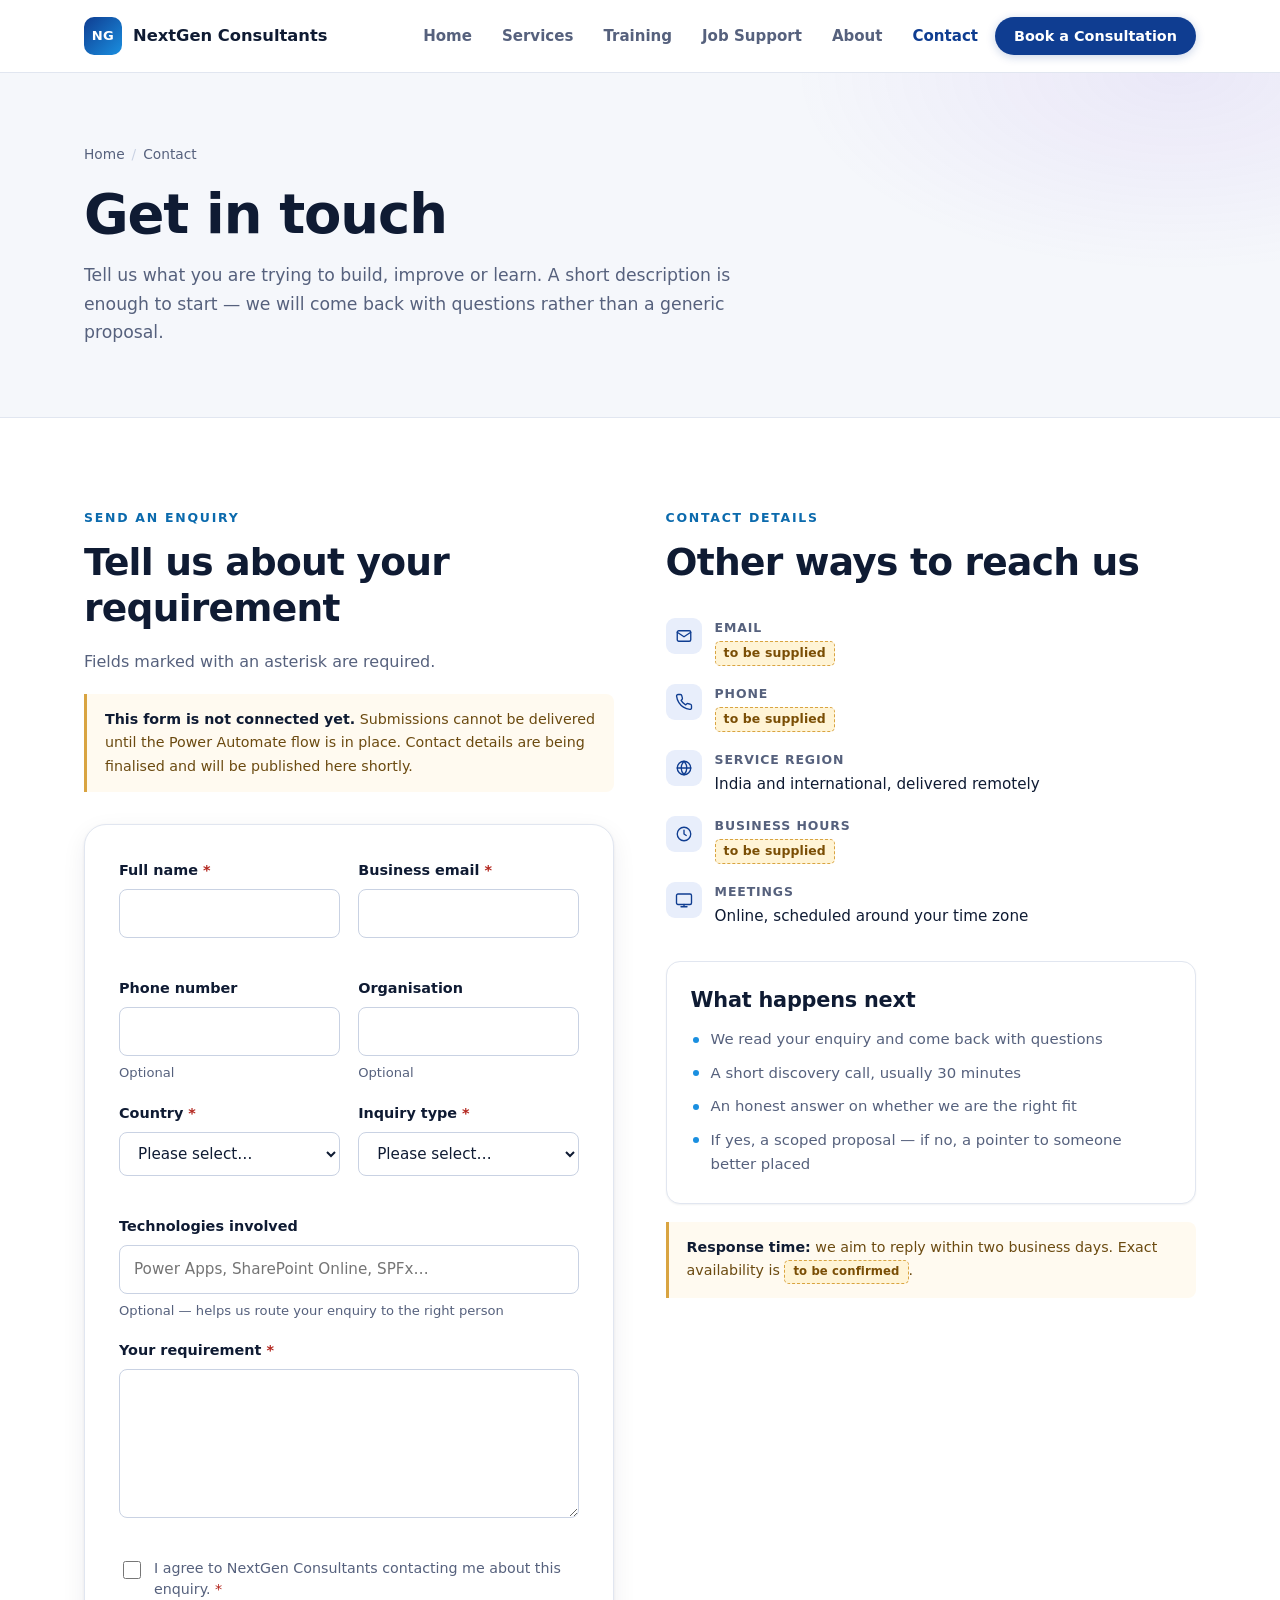
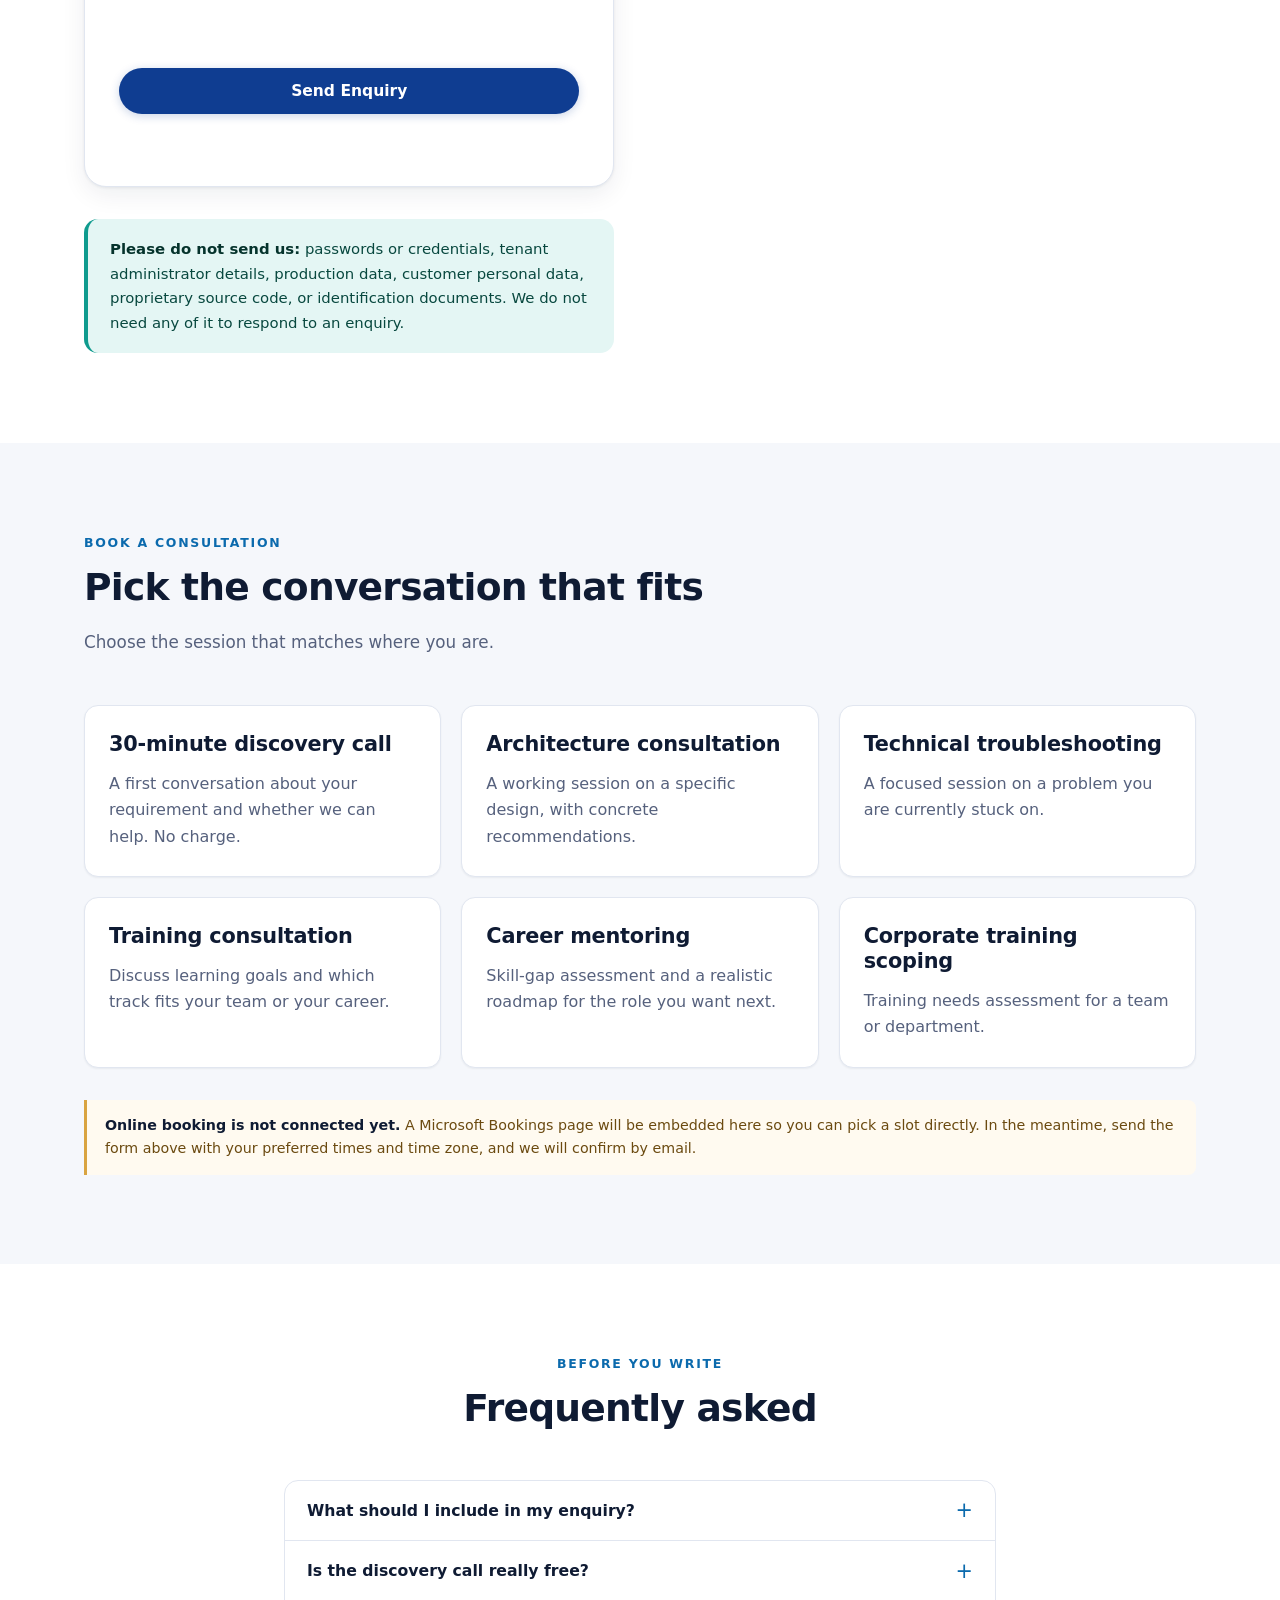
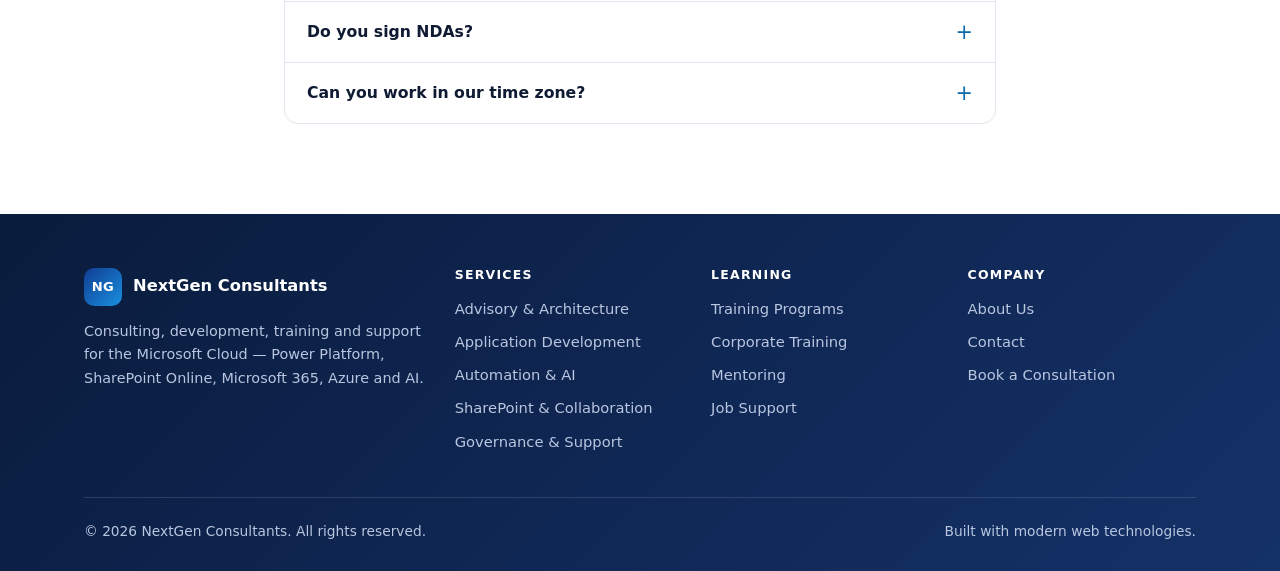
==== contact.html @ f34d0310 "Add remaining pages, 404, sitemap and robots Completes the seven-page site: Job Support, About, Cont" ====
<!DOCTYPE html>
<html lang="en">
<head>
<meta charset="UTF-8" />
<meta name="viewport" content="width=device-width, initial-scale=1" />
<title>Contact &amp; Book a Consultation | NextGen Consultants</title>
<meta name="description" content="Send a consulting, training, mentoring or corporate training enquiry, or book a free discovery call with NextGen Consultants." />
<link rel="canonical" href="https://nextgenconsultants.github.io/contact.html" />

<meta property="og:type" content="website" />
<meta property="og:url" content="https://nextgenconsultants.github.io/contact.html" />
<meta property="og:title" content="Contact &amp; Book a Consultation" />
<meta property="og:description" content="Send an enquiry or book a free discovery call with NextGen Consultants." />
<meta property="og:site_name" content="NextGen Consultants" />
<meta name="twitter:card" content="summary_large_image" />
<meta name="twitter:title" content="Contact — NextGen Consultants" />
<meta name="twitter:description" content="Send an enquiry or book a free discovery call." />

<link rel="icon" href="data:image/svg+xml,%3Csvg xmlns='http://www.w3.org/2000/svg' viewBox='0 0 32 32'%3E%3Crect width='32' height='32' rx='8' fill='%230f3d91'/%3E%3Ctext x='16' y='21' font-family='Segoe UI,Arial,sans-serif' font-size='12' font-weight='700' fill='%23fff' text-anchor='middle'%3ENG%3C/text%3E%3C/svg%3E" />
<link rel="stylesheet" href="assets/css/site.css" />

<script type="application/ld+json">
{
  "@context": "https://schema.org",
  "@type": "BreadcrumbList",
  "itemListElement": [
    { "@type": "ListItem", "position": 1, "name": "Home", "item": "https://nextgenconsultants.github.io/" },
    { "@type": "ListItem", "position": 2, "name": "Contact", "item": "https://nextgenconsultants.github.io/contact.html" }
  ]
}
</script>
</head>

<body>
<a class="skip-link" href="#main">Skip to main content</a>

<header class="site-header">
  <nav class="nav" aria-label="Main">
    <a class="brand" href="index.html">
      <span class="brand-mark" aria-hidden="true">NG</span>
      <span>NextGen Consultants</span>
    </a>

    <button class="nav-toggle" id="navToggle" type="button" aria-expanded="false" aria-controls="navMenu">
      <span class="sr-only">Toggle navigation menu</span>
      <span class="bars" aria-hidden="true"></span>
    </button>

    <ul class="nav-menu" id="navMenu">
      <li><a class="nav-link" href="index.html">Home</a></li>
      <li><a class="nav-link" href="services.html">Services</a></li>
      <li><a class="nav-link" href="training.html">Training</a></li>
      <li><a class="nav-link" href="job-support.html">Job Support</a></li>
      <li><a class="nav-link" href="about.html">About</a></li>
      <li><a class="nav-link" href="contact.html">Contact</a></li>
      <li class="nav-cta"><a class="btn btn-primary btn-sm" href="contact.html#book">Book a Consultation</a></li>
    </ul>
  </nav>
</header>

<main id="main">

  <section class="page-head">
    <div class="container">
      <nav class="breadcrumb" aria-label="Breadcrumb">
        <ol>
          <li><a href="index.html">Home</a></li>
          <li aria-current="page">Contact</li>
        </ol>
      </nav>
      <h1>Get in touch</h1>
      <p>
        Tell us what you are trying to build, improve or learn. A short description is enough
        to start — we will come back with questions rather than a generic proposal.
      </p>
    </div>
  </section>

  <!-- ==================== Form and details ==================== -->
  <section class="section">
    <div class="container split">

      <!-- Enquiry form -->
      <div>
        <span class="eyebrow">Send an enquiry</span>
        <h2>Tell us about your requirement</h2>
        <p class="muted">Fields marked with an asterisk are required.</p>

        <!-- Remove this notice once CONFIG.formEndpoint is set in
             assets/js/site.js. Telling people up front beats letting them
             type a long enquiry and only then discover it cannot send. -->
        <div class="placeholder-note" style="margin-top:18px">
          <strong>This form is not connected yet.</strong> Submissions cannot be delivered until
          the Power Automate flow is in place. Contact details are being finalised and will be
          published here shortly.
        </div>

        <form class="form-card mt-lg" id="inquiryForm" novalidate>
          <div class="form-grid">

            <div class="form-row">
              <div class="field">
                <label for="name">Full name <span class="req" aria-hidden="true">*</span></label>
                <input type="text" id="name" name="name" autocomplete="name" required />
                <p class="field-error" data-error-for="name"></p>
              </div>

              <div class="field">
                <label for="email">Business email <span class="req" aria-hidden="true">*</span></label>
                <input type="email" id="email" name="email" autocomplete="email" required />
                <p class="field-error" data-error-for="email"></p>
              </div>
            </div>

            <div class="form-row">
              <div class="field">
                <label for="phone">Phone number</label>
                <input type="tel" id="phone" name="phone" autocomplete="tel" />
                <p class="hint">Optional</p>
              </div>

              <div class="field">
                <label for="organisation">Organisation</label>
                <input type="text" id="organisation" name="organisation" autocomplete="organization" />
                <p class="hint">Optional</p>
              </div>
            </div>

            <div class="form-row">
              <div class="field">
                <label for="country">Country <span class="req" aria-hidden="true">*</span></label>
                <select id="country" name="country" required>
                  <option value="">Please select…</option>
                  <option>India</option>
                  <option>United States</option>
                  <option>United Kingdom</option>
                  <option>Canada</option>
                  <option>Australia</option>
                  <option>United Arab Emirates</option>
                  <option>Singapore</option>
                  <option>Germany</option>
                  <option>Netherlands</option>
                  <option>Other</option>
                </select>
                <p class="field-error" data-error-for="country"></p>
              </div>

              <div class="field">
                <label for="inquiryType">Inquiry type <span class="req" aria-hidden="true">*</span></label>
                <select id="inquiryType" name="inquiryType" required>
                  <option value="">Please select…</option>
                  <option>Consulting</option>
                  <option>Training</option>
                  <option>Mentoring or job support</option>
                  <option>Corporate training</option>
                  <option>Partnership</option>
                  <option>General</option>
                </select>
                <p class="field-error" data-error-for="inquiryType"></p>
              </div>
            </div>

            <div class="field">
              <label for="technologies">Technologies involved</label>
              <input type="text" id="technologies" name="technologies" placeholder="Power Apps, SharePoint Online, SPFx…" />
              <p class="hint">Optional — helps us route your enquiry to the right person</p>
            </div>

            <div class="field">
              <label for="message">Your requirement <span class="req" aria-hidden="true">*</span></label>
              <textarea id="message" name="message" rows="5" required></textarea>
              <p class="field-error" data-error-for="message"></p>
            </div>

            <!-- Honeypot: hidden from people, catches naive bots. Positioned
                 off-screen rather than display:none, and out of the tab order. -->
            <div class="hp-field" aria-hidden="true">
              <label for="website">Leave this field empty</label>
              <input type="text" id="website" name="website" tabindex="-1" autocomplete="off" />
            </div>

            <div class="field checkbox-field">
              <input type="checkbox" id="consent" name="consent" required />
              <label for="consent">
                I agree to NextGen Consultants contacting me about this enquiry.
                <span class="req" aria-hidden="true">*</span>
              </label>
            </div>
            <p class="field-error" data-error-for="consent"></p>

            <button type="submit" class="btn btn-primary">Send Enquiry</button>
            <output class="form-status" id="formStatus" for="inquiryForm"></output>
          </div>
        </form>

        <div class="notice notice-teal mt-lg">
          <strong>Please do not send us:</strong> passwords or credentials, tenant administrator
          details, production data, customer personal data, proprietary source code, or
          identification documents. We do not need any of it to respond to an enquiry.
        </div>
      </div>

      <!-- Contact details -->
      <div>
        <span class="eyebrow">Contact details</span>
        <h2>Other ways to reach us</h2>

        <dl class="contact-list mt-lg">
          <div>
            <span class="ci" aria-hidden="true">
              <svg viewBox="0 0 24 24" fill="none" stroke="currentColor" stroke-width="1.8" stroke-linecap="round" stroke-linejoin="round"><rect x="3" y="5" width="18" height="14" rx="2"/><path d="m3 7 9 6 9-6"/></svg>
            </span>
            <div>
              <dt>Email</dt>
              <dd><span class="placeholder">to be supplied</span></dd>
            </div>
          </div>

          <div>
            <span class="ci" aria-hidden="true">
              <svg viewBox="0 0 24 24" fill="none" stroke="currentColor" stroke-width="1.8" stroke-linecap="round" stroke-linejoin="round"><path d="M22 16.9v3a2 2 0 0 1-2.2 2 19.8 19.8 0 0 1-8.6-3.1 19.5 19.5 0 0 1-6-6A19.8 19.8 0 0 1 2.1 4.2 2 2 0 0 1 4.1 2h3a2 2 0 0 1 2 1.7c.1 1 .4 1.9.7 2.8a2 2 0 0 1-.5 2.1L8.1 9.9a16 16 0 0 0 6 6l1.3-1.2a2 2 0 0 1 2.1-.5c.9.3 1.8.6 2.8.7a2 2 0 0 1 1.7 2Z"/></svg>
            </span>
            <div>
              <dt>Phone</dt>
              <dd><span class="placeholder">to be supplied</span></dd>
            </div>
          </div>

          <div>
            <span class="ci" aria-hidden="true">
              <svg viewBox="0 0 24 24" fill="none" stroke="currentColor" stroke-width="1.8" stroke-linecap="round" stroke-linejoin="round"><circle cx="12" cy="12" r="9"/><path d="M3 12h18M12 3c2.5 2.7 3.8 5.8 3.8 9S14.5 18.3 12 21c-2.5-2.7-3.8-5.8-3.8-9S9.5 5.7 12 3Z"/></svg>
            </span>
            <div>
              <dt>Service region</dt>
              <dd>India and international, delivered remotely</dd>
            </div>
          </div>

          <div>
            <span class="ci" aria-hidden="true">
              <svg viewBox="0 0 24 24" fill="none" stroke="currentColor" stroke-width="1.8" stroke-linecap="round" stroke-linejoin="round"><circle cx="12" cy="12" r="9"/><path d="M12 7v5l3 2"/></svg>
            </span>
            <div>
              <dt>Business hours</dt>
              <dd><span class="placeholder">to be supplied</span></dd>
            </div>
          </div>

          <div>
            <span class="ci" aria-hidden="true">
              <svg viewBox="0 0 24 24" fill="none" stroke="currentColor" stroke-width="1.8" stroke-linecap="round" stroke-linejoin="round"><rect x="2" y="4" width="20" height="14" rx="2"/><path d="M8 21h8M12 18v3"/></svg>
            </span>
            <div>
              <dt>Meetings</dt>
              <dd>Online, scheduled around your time zone</dd>
            </div>
          </div>
        </dl>

        <div class="list-card reveal mt-lg">
          <h3>What happens next</h3>
          <ul>
            <li>We read your enquiry and come back with questions</li>
            <li>A short discovery call, usually 30 minutes</li>
            <li>An honest answer on whether we are the right fit</li>
            <li>If yes, a scoped proposal — if no, a pointer to someone better placed</li>
          </ul>
        </div>

        <p class="placeholder-note">
          <strong>Response time:</strong> we aim to reply within two business days. Exact
          availability is <span class="placeholder">to be confirmed</span>.
        </p>
      </div>

    </div>
  </section>

  <!-- ==================== Book a consultation ==================== -->
  <section class="section section-alt" id="book">
    <div class="container">
      <div class="section-head">
        <span class="eyebrow">Book a consultation</span>
        <h2>Pick the conversation that fits</h2>
        <p>Choose the session that matches where you are.</p>
      </div>

      <div class="grid grid-3">
        <div class="list-card reveal">
          <h3>30-minute discovery call</h3>
          <p class="muted mb-0">A first conversation about your requirement and whether we can help. No charge.</p>
        </div>
        <div class="list-card reveal">
          <h3>Architecture consultation</h3>
          <p class="muted mb-0">A working session on a specific design, with concrete recommendations.</p>
        </div>
        <div class="list-card reveal">
          <h3>Technical troubleshooting</h3>
          <p class="muted mb-0">A focused session on a problem you are currently stuck on.</p>
        </div>
        <div class="list-card reveal">
          <h3>Training consultation</h3>
          <p class="muted mb-0">Discuss learning goals and which track fits your team or your career.</p>
        </div>
        <div class="list-card reveal">
          <h3>Career mentoring</h3>
          <p class="muted mb-0">Skill-gap assessment and a realistic roadmap for the role you want next.</p>
        </div>
        <div class="list-card reveal">
          <h3>Corporate training scoping</h3>
          <p class="muted mb-0">Training needs assessment for a team or department.</p>
        </div>
      </div>

      <!-- Microsoft Bookings embed goes here. Replace this block with the
           published Bookings page iframe:

           <iframe src="https://outlook.office365.com/owa/calendar/<booking-page>/bookings/"
                   width="100%" height="820" style="border:0"
                   title="Book a consultation"></iframe>

           Until that page exists, the enquiry form above is the way in —
           rather than showing a booking widget that cannot take a booking. -->
      <div class="placeholder-note mt-lg">
        <strong>Online booking is not connected yet.</strong> A Microsoft Bookings page will be
        embedded here so you can pick a slot directly. In the meantime, send the form above with
        your preferred times and time zone, and we will confirm by email.
      </div>
    </div>
  </section>

  <!-- ==================== FAQ ==================== -->
  <section class="section">
    <div class="container container-narrow">
      <div class="section-head center">
        <span class="eyebrow">Before you write</span>
        <h2>Frequently asked</h2>
      </div>

      <div class="accordion">
        <details>
          <summary>What should I include in my enquiry?</summary>
          <div class="acc-body">The business problem, roughly what you have tried or already have in place, and any deadline. Technical detail is welcome but not required — we can work that out on the call.</div>
        </details>
        <details>
          <summary>Is the discovery call really free?</summary>
          <div class="acc-body">Yes. It is how we both work out whether the engagement makes sense. If it does not, we will say so.</div>
        </details>
        <details>
          <summary>Do you sign NDAs?</summary>
          <div class="acc-body">Yes, where an engagement requires it. Please do not send confidential material with an initial enquiry, though — a general description is enough at that stage.</div>
        </details>
        <details>
          <summary>Can you work in our time zone?</summary>
          <div class="acc-body">We work with clients in India and internationally and schedule around your availability. Tell us your time zone and preferred times.</div>
        </details>
      </div>
    </div>
  </section>

</main>

<footer class="site-footer">
  <div class="container">
    <div class="footer-grid">
      <div class="footer-about">
        <a class="brand" href="index.html">
          <span class="brand-mark" aria-hidden="true">NG</span>
          <span>NextGen Consultants</span>
        </a>
        <p>
          Consulting, development, training and support for the Microsoft Cloud —
          Power Platform, SharePoint Online, Microsoft 365, Azure and AI.
        </p>
      </div>

      <div class="footer-col">
        <h3>Services</h3>
        <ul>
          <li><a href="services.html#advisory">Advisory &amp; Architecture</a></li>
          <li><a href="services.html#development">Application Development</a></li>
          <li><a href="services.html#automation">Automation &amp; AI</a></li>
          <li><a href="services.html#collaboration">SharePoint &amp; Collaboration</a></li>
          <li><a href="services.html#governance">Governance &amp; Support</a></li>
        </ul>
      </div>

      <div class="footer-col">
        <h3>Learning</h3>
        <ul>
          <li><a href="training.html">Training Programs</a></li>
          <li><a href="training.html#corporate">Corporate Training</a></li>
          <li><a href="job-support.html">Mentoring</a></li>
          <li><a href="job-support.html">Job Support</a></li>
        </ul>
      </div>

      <div class="footer-col">
        <h3>Company</h3>
        <ul>
          <li><a href="about.html">About Us</a></li>
          <li><a href="contact.html">Contact</a></li>
          <li><a href="contact.html#book">Book a Consultation</a></li>
        </ul>
      </div>
    </div>

    <div class="footer-bottom">
      <p>&copy; <span id="year">2026</span> NextGen Consultants. All rights reserved.</p>
      <p>Built with modern web technologies.</p>
    </div>
  </div>
</footer>

<button class="to-top" id="toTop" type="button" aria-label="Back to top">
  <svg viewBox="0 0 24 24" fill="none" stroke="currentColor" stroke-width="2" stroke-linecap="round" stroke-linejoin="round" aria-hidden="true"><path d="m6 14 6-6 6 6"/></svg>
</button>

<script src="assets/js/site.js" defer></script>
</body>
</html>
---- assets/css/site.css ----
/* ==========================================================================
   NextGen Consultants — design system and site styles
   Plain CSS, no build step. See PLAN.md for the design direction.
   ========================================================================== */

/* --------------------------------------------------------------------------
   1. Tokens
   Colours carry two variants where needed: a saturated one for large text,
   icons and fills, and a darker one that clears WCAG AA (4.5:1) as body text
   on white. Never use the decorative variant for small text.
   -------------------------------------------------------------------------- */
:root {
  /* Brand */
  --primary: #0f3d91;
  --primary-dark: #0a2c6d;
  --primary-light: #e8eefb;

  --azure: #1a8fe0;
  --azure-text: #0b6aad;
  --azure-light: #e6f3fc;

  --violet: #7b4ddb;
  --violet-text: #6234c0;
  --violet-light: #f0eafd;

  --teal: #0f9b8e;
  --teal-text: #0a746a;
  --teal-light: #e4f6f4;

  /* Neutrals */
  --bg: #ffffff;
  --bg-alt: #f5f7fb;
  --surface: #ffffff;
  --border: #e1e6f0;
  --border-strong: #c9d2e3;

  --text: #0f1b33;
  --text-muted: #56617d;
  --text-inverse: #ffffff;
  --text-inverse-muted: #b9c6e0;

  /* Dark sections */
  --navy-from: #0a1c3d;
  --navy-to: #143168;

  /* Feedback */
  --danger: #b3261e;
  --success: #0a7a4f;

  /* Shape and depth */
  --radius-sm: 8px;
  --radius: 14px;
  --radius-lg: 22px;
  --shadow-sm: 0 1px 2px rgba(15, 27, 51, .06);
  --shadow: 0 1px 3px rgba(15, 27, 51, .07), 0 8px 24px rgba(15, 27, 51, .07);
  --shadow-lg: 0 2px 6px rgba(15, 27, 51, .08), 0 18px 48px rgba(15, 27, 51, .12);

  /* Metrics */
  --max-width: 1160px;
  --header-h: 72px;
  --header-h-compact: 60px;

  /* Type */
  --font: "Segoe UI", system-ui, -apple-system, "Helvetica Neue", Arial, sans-serif;
}

/* --------------------------------------------------------------------------
   2. Base
   -------------------------------------------------------------------------- */
*,
*::before,
*::after { box-sizing: border-box; }

html {
  scroll-behavior: smooth;
  scroll-padding-top: calc(var(--header-h) + 16px);
  -webkit-text-size-adjust: 100%;
}

body {
  margin: 0;
  font-family: var(--font);
  font-size: 16px;
  line-height: 1.65;
  color: var(--text);
  background: var(--bg);
  -webkit-font-smoothing: antialiased;
}

h1, h2, h3, h4 {
  margin: 0 0 .5em;
  line-height: 1.2;
  letter-spacing: -.02em;
  font-weight: 700;
}

h1 { font-size: clamp(2.1rem, 4.6vw, 3.4rem); }
h2 { font-size: clamp(1.6rem, 3.1vw, 2.35rem); }
h3 { font-size: clamp(1.1rem, 1.7vw, 1.3rem); letter-spacing: -.01em; }
h4 { font-size: 1rem; letter-spacing: 0; }

p { margin: 0 0 1rem; }
p:last-child { margin-bottom: 0; }

a { color: var(--azure-text); text-underline-offset: 2px; }
a:hover { color: var(--primary); }

img { max-width: 100%; height: auto; }

ul, ol { margin: 0 0 1rem; padding-left: 1.25rem; }
li { margin-bottom: .35rem; }

strong { font-weight: 650; color: var(--text); }

:focus-visible {
  outline: 3px solid var(--azure);
  outline-offset: 2px;
  border-radius: 4px;
}

/* Accessible helpers */
.sr-only {
  position: absolute;
  width: 1px; height: 1px;
  padding: 0; margin: -1px;
  overflow: hidden;
  clip: rect(0 0 0 0);
  white-space: nowrap;
  border: 0;
}

.skip-link {
  position: absolute;
  left: 16px;
  top: -60px;
  z-index: 200;
  padding: 11px 20px;
  background: var(--primary);
  color: #fff;
  border-radius: 0 0 var(--radius-sm) var(--radius-sm);
  text-decoration: none;
  font-weight: 600;
  transition: top .18s ease;
}
.skip-link:focus { top: 0; color: #fff; }

/* --------------------------------------------------------------------------
   3. Layout
   -------------------------------------------------------------------------- */
.container {
  width: 100%;
  max-width: var(--max-width);
  margin: 0 auto;
  padding-inline: 24px;
}
.container-narrow { max-width: 760px; }

.section { padding-block: clamp(56px, 7vw, 92px); }
.section-tight { padding-block: clamp(40px, 5vw, 64px); }
.section-alt { background: var(--bg-alt); }

.section-dark {
  background: linear-gradient(135deg, var(--navy-from), var(--navy-to));
  color: var(--text-inverse);
}
.section-dark h1,
.section-dark h2,
.section-dark h3 { color: var(--text-inverse); }
.section-dark p { color: var(--text-inverse-muted); }
.section-dark a { color: #9dc9f5; }

.section-head { max-width: 720px; margin-bottom: clamp(32px, 4vw, 48px); }
.section-head.center { margin-inline: auto; text-align: center; }
.section-head p { color: var(--text-muted); font-size: 1.05rem; margin-bottom: 0; }
.section-dark .section-head p { color: var(--text-inverse-muted); }

.eyebrow {
  display: block;
  margin-bottom: 12px;
  font-size: .78rem;
  font-weight: 700;
  letter-spacing: .14em;
  text-transform: uppercase;
  color: var(--azure-text);
}
.section-dark .eyebrow { color: #7fc0f5; }

/* --------------------------------------------------------------------------
   4. Header and navigation
   -------------------------------------------------------------------------- */
.site-header {
  position: sticky;
  top: 0;
  z-index: 100;
  background: rgba(255, 255, 255, .94);
  backdrop-filter: blur(10px);
  border-bottom: 1px solid var(--border);
  transition: box-shadow .2s ease;
}
.site-header.is-scrolled { box-shadow: var(--shadow-sm); }

.nav {
  position: relative;
  display: flex;
  align-items: center;
  justify-content: space-between;
  gap: 20px;
  height: var(--header-h);
  max-width: var(--max-width);
  margin: 0 auto;
  padding-inline: 24px;
  transition: height .2s ease;
}
.site-header.is-scrolled .nav { height: var(--header-h-compact); }

.brand {
  display: flex;
  align-items: center;
  gap: 11px;
  font-weight: 700;
  font-size: 1.02rem;
  color: var(--text);
  text-decoration: none;
  white-space: nowrap;
}
.brand:hover { color: var(--primary); }

.brand-mark {
  display: grid;
  place-items: center;
  width: 38px;
  height: 38px;
  border-radius: 10px;
  background: linear-gradient(135deg, var(--primary), var(--azure));
  color: #fff;
  font-size: .82rem;
  font-weight: 700;
  letter-spacing: .02em;
  flex-shrink: 0;
}

.nav-menu {
  display: flex;
  align-items: center;
  gap: 4px;
  list-style: none;
  margin: 0;
  padding: 0;
}
.nav-menu > li { margin: 0; }

.nav-link {
  display: block;
  padding: 9px 13px;
  border-radius: var(--radius-sm);
  color: var(--text-muted);
  font-size: .94rem;
  font-weight: 550;
  text-decoration: none;
  white-space: nowrap;
  transition: color .16s ease, background .16s ease;
}
.nav-link:hover { color: var(--primary); background: var(--primary-light); }
.nav-link[aria-current="page"] { color: var(--primary); font-weight: 650; }

.nav-cta { margin-left: 8px; }

.nav-toggle {
  display: none;
  width: 42px;
  height: 42px;
  padding: 0;
  border: 1px solid var(--border);
  border-radius: var(--radius-sm);
  background: var(--surface);
  cursor: pointer;
}
.nav-toggle .bars,
.nav-toggle .bars::before,
.nav-toggle .bars::after {
  display: block;
  width: 19px;
  height: 2px;
  margin-inline: auto;
  background: var(--text);
  border-radius: 2px;
  transition: transform .2s ease, opacity .2s ease;
}
.nav-toggle .bars { position: relative; }
.nav-toggle .bars::before,
.nav-toggle .bars::after { content: ""; position: absolute; left: 0; }
.nav-toggle .bars::before { top: -6px; }
.nav-toggle .bars::after { top: 6px; }
.nav-toggle[aria-expanded="true"] .bars { background: transparent; }
.nav-toggle[aria-expanded="true"] .bars::before { transform: translateY(6px) rotate(45deg); }
.nav-toggle[aria-expanded="true"] .bars::after { transform: translateY(-6px) rotate(-45deg); }

/* --------------------------------------------------------------------------
   5. Buttons
   -------------------------------------------------------------------------- */
.btn {
  display: inline-flex;
  align-items: center;
  justify-content: center;
  gap: 8px;
  padding: 12px 24px;
  border: 1px solid transparent;
  border-radius: 999px;
  font-family: inherit;
  font-size: .97rem;
  font-weight: 600;
  line-height: 1.3;
  text-decoration: none;
  cursor: pointer;
  transition: background .18s ease, border-color .18s ease, color .18s ease,
              transform .12s ease, box-shadow .18s ease;
}
.btn:active { transform: translateY(1px); }

.btn-primary {
  background: var(--primary);
  color: #fff;
  box-shadow: 0 2px 10px rgba(15, 61, 145, .22);
}
.btn-primary:hover { background: var(--primary-dark); color: #fff; }

.btn-outline {
  background: transparent;
  color: var(--primary);
  border-color: var(--border-strong);
}
.btn-outline:hover { border-color: var(--primary); background: var(--primary-light); color: var(--primary); }

.btn-ghost { background: transparent; color: var(--text); border-color: var(--border-strong); }
.btn-ghost:hover { border-color: var(--primary); color: var(--primary); }

.btn-light { background: #fff; color: var(--primary); }
.btn-light:hover { background: #eef3fd; color: var(--primary-dark); }

.btn-on-dark { background: transparent; color: #fff; border-color: rgba(255, 255, 255, .45); }
.btn-on-dark:hover { background: rgba(255, 255, 255, .12); color: #fff; border-color: #fff; }

.btn-sm { padding: 9px 18px; font-size: .9rem; }
.btn-block { width: 100%; }

.btn-row { display: flex; flex-wrap: wrap; gap: 12px; }
.btn-row.center { justify-content: center; }

/* --------------------------------------------------------------------------
   6. Hero
   -------------------------------------------------------------------------- */
.hero {
  position: relative;
  overflow: hidden;
  background:
    radial-gradient(760px 420px at 88% 8%, rgba(123, 77, 219, .10), transparent 62%),
    radial-gradient(820px 460px at 4% 0%, rgba(26, 143, 224, .13), transparent 60%),
    var(--bg);
  padding-block: clamp(52px, 7.5vw, 96px);
}
.hero-grid {
  display: grid;
  grid-template-columns: minmax(0, 1.08fr) minmax(0, .92fr);
  gap: clamp(32px, 5vw, 64px);
  align-items: center;
}
.hero h1 { margin-bottom: 20px; }
.hero-lede {
  font-size: 1.12rem;
  color: var(--text-muted);
  max-width: 56ch;
  margin-bottom: 28px;
}
.hero .btn-row { margin-bottom: 30px; }

.hero-points {
  display: flex;
  flex-wrap: wrap;
  gap: 10px 22px;
  list-style: none;
  margin: 0;
  padding: 0;
}
.hero-points li {
  position: relative;
  margin: 0;
  padding-left: 24px;
  font-size: .92rem;
  color: var(--text-muted);
}
.hero-points li::before {
  content: "";
  position: absolute;
  left: 0; top: .52em;
  width: 14px; height: 8px;
  border-left: 2px solid var(--teal);
  border-bottom: 2px solid var(--teal);
  transform: rotate(-45deg);
}

/* Hero visual: layered technology stack, pure CSS/SVG, no image weight */
.hero-visual {
  position: relative;
  display: grid;
  gap: 14px;
  padding: 22px;
  background: linear-gradient(150deg, #fff, #f3f7fe);
  border: 1px solid var(--border);
  border-radius: var(--radius-lg);
  box-shadow: var(--shadow-lg);
}
.hero-visual-row { display: grid; grid-template-columns: repeat(2, minmax(0, 1fr)); gap: 14px; }

.tile {
  display: flex;
  align-items: center;
  gap: 11px;
  padding: 14px 15px;
  background: #fff;
  border: 1px solid var(--border);
  border-radius: var(--radius);
  box-shadow: var(--shadow-sm);
  font-size: .88rem;
  font-weight: 600;
  color: var(--text);
}
.tile-icon {
  display: grid;
  place-items: center;
  width: 34px; height: 34px;
  border-radius: 9px;
  flex-shrink: 0;
}
.tile-icon svg { width: 19px; height: 19px; }
.tile-power  .tile-icon { background: var(--violet-light); color: var(--violet-text); }
.tile-sp     .tile-icon { background: var(--azure-light); color: var(--azure-text); }
.tile-azure  .tile-icon { background: var(--primary-light); color: var(--primary); }
.tile-ai     .tile-icon { background: var(--teal-light); color: var(--teal-text); }

.tile-wide {
  grid-column: 1 / -1;
  justify-content: center;
  background: linear-gradient(135deg, var(--primary), var(--azure));
  border-color: transparent;
  color: #fff;
}
.tile-wide .tile-icon { background: rgba(255, 255, 255, .2); color: #fff; }

/* --------------------------------------------------------------------------
   7. Cards and grids
   -------------------------------------------------------------------------- */
.grid { display: grid; gap: 20px; }
.grid-2 { grid-template-columns: repeat(auto-fit, minmax(280px, 1fr)); }
.grid-3 { grid-template-columns: repeat(auto-fit, minmax(268px, 1fr)); }
.grid-4 { grid-template-columns: repeat(auto-fit, minmax(230px, 1fr)); }

.card {
  display: flex;
  flex-direction: column;
  padding: 26px 24px;
  background: var(--surface);
  border: 1px solid var(--border);
  border-radius: var(--radius);
  box-shadow: var(--shadow-sm);
  transition: transform .2s ease, box-shadow .2s ease, border-color .2s ease;
}
.card:hover { transform: translateY(-3px); box-shadow: var(--shadow); border-color: var(--border-strong); }

.card h3 { margin-bottom: 8px; }
.card p { color: var(--text-muted); font-size: .94rem; }

.card-icon {
  display: grid;
  place-items: center;
  width: 44px; height: 44px;
  margin-bottom: 16px;
  border-radius: 11px;
  background: var(--primary-light);
  color: var(--primary);
}
.card-icon svg { width: 23px; height: 23px; }
.card-icon.v-azure  { background: var(--azure-light);  color: var(--azure-text); }
.card-icon.v-violet { background: var(--violet-light); color: var(--violet-text); }
.card-icon.v-teal   { background: var(--teal-light);   color: var(--teal-text); }

.card-outcome {
  margin-top: 14px;
  padding-top: 14px;
  border-top: 1px solid var(--border);
  font-size: .86rem;
  color: var(--text-muted);
}
.card-outcome strong { color: var(--text); font-weight: 650; }

.card-link {
  margin-top: auto;
  padding-top: 16px;
  font-size: .9rem;
  font-weight: 650;
  color: var(--azure-text);
  text-decoration: none;
}
.card-link::after { content: " \2192"; }
.card-link:hover { color: var(--primary); text-decoration: underline; }

/* Compact list card, used for capability groups */
.list-card {
  padding: 26px 24px;
  background: var(--surface);
  border: 1px solid var(--border);
  border-radius: var(--radius);
  box-shadow: var(--shadow-sm);
}
.list-card h3 { margin-bottom: 14px; }
.list-card ul { margin: 0; padding: 0; list-style: none; }
.list-card li {
  position: relative;
  margin-bottom: 9px;
  padding-left: 20px;
  font-size: .93rem;
  color: var(--text-muted);
}
.list-card li::before {
  content: "";
  position: absolute;
  left: 2px; top: .62em;
  width: 6px; height: 6px;
  border-radius: 50%;
  background: var(--azure);
}
.list-card li:last-child { margin-bottom: 0; }

/* --------------------------------------------------------------------------
   8. Technology ecosystem
   -------------------------------------------------------------------------- */
.tech-group { margin-bottom: 28px; }
.tech-group:last-child { margin-bottom: 0; }
.tech-group h3 {
  display: flex;
  align-items: center;
  gap: 10px;
  margin-bottom: 14px;
  font-size: 1rem;
}
.tech-dot { width: 10px; height: 10px; border-radius: 50%; flex-shrink: 0; }
.dot-violet { background: var(--violet); }
.dot-azure  { background: var(--azure); }
.dot-primary{ background: var(--primary); }
.dot-teal   { background: var(--teal); }

.chip-set { display: flex; flex-wrap: wrap; gap: 8px; list-style: none; margin: 0; padding: 0; }
.chip-set li { margin: 0; }
.chip {
  display: inline-block;
  padding: 6px 13px;
  background: var(--surface);
  border: 1px solid var(--border);
  border-radius: 999px;
  font-size: .84rem;
  color: var(--text-muted);
  white-space: nowrap;
}
.section-alt .chip { background: #fff; }

/* --------------------------------------------------------------------------
   9. Process timeline
   -------------------------------------------------------------------------- */
.steps { display: grid; grid-template-columns: repeat(auto-fit, minmax(250px, 1fr)); gap: 20px; }
.step {
  position: relative;
  padding: 24px 22px;
  background: var(--surface);
  border: 1px solid var(--border);
  border-radius: var(--radius);
  box-shadow: var(--shadow-sm);
}
.step-num {
  display: grid;
  place-items: center;
  width: 34px; height: 34px;
  margin-bottom: 14px;
  border-radius: 50%;
  background: var(--primary);
  color: #fff;
  font-size: .9rem;
  font-weight: 700;
}
.step h3 { font-size: 1.05rem; margin-bottom: 8px; }
.step p { font-size: .91rem; color: var(--text-muted); margin-bottom: 10px; }
.step dl { margin: 0; font-size: .85rem; }
.step dt {
  font-weight: 700;
  color: var(--text);
  text-transform: uppercase;
  letter-spacing: .06em;
  font-size: .72rem;
  margin-top: 8px;
}
.step dd { margin: 2px 0 0; color: var(--text-muted); }

/* --------------------------------------------------------------------------
   10. Founders
   -------------------------------------------------------------------------- */
.founder-grid { display: grid; grid-template-columns: repeat(auto-fit, minmax(290px, 1fr)); gap: 22px; }
.founder {
  display: flex;
  gap: 18px;
  padding: 24px;
  background: var(--surface);
  border: 1px solid var(--border);
  border-radius: var(--radius);
  box-shadow: var(--shadow-sm);
}
.founder-photo {
  display: grid;
  place-items: center;
  width: 76px; height: 76px;
  flex-shrink: 0;
  border-radius: 50%;
  background: linear-gradient(135deg, var(--primary-light), var(--azure-light));
  border: 2px dashed var(--border-strong);
  color: var(--text-muted);
  font-size: .64rem;
  font-weight: 700;
  text-align: center;
  letter-spacing: .04em;
  line-height: 1.25;
  padding: 6px;
}
.founder h3 { margin-bottom: 2px; font-size: 1.1rem; }
.founder .role { font-size: .88rem; color: var(--azure-text); font-weight: 600; margin-bottom: 10px; }
.founder p { font-size: .91rem; color: var(--text-muted); }

/* Placeholder marker — deliberately visible so unverified content
   cannot slip into production unnoticed. See PLAN.md section 6. */
.placeholder {
  display: inline-block;
  padding: 1px 8px;
  border-radius: 5px;
  background: #fff4d6;
  border: 1px dashed #d9a441;
  color: #7a4e05;
  font-size: .82em;
  font-weight: 650;
  letter-spacing: .01em;
}
.placeholder-note {
  margin-top: 18px;
  padding: 14px 18px;
  border-left: 3px solid #d9a441;
  background: #fffaf0;
  border-radius: 0 var(--radius-sm) var(--radius-sm) 0;
  font-size: .89rem;
  color: #6b4a10;
}

/* --------------------------------------------------------------------------
   11. Notices and disclaimers
   -------------------------------------------------------------------------- */
.notice {
  padding: 18px 22px;
  border-radius: var(--radius);
  border-left: 4px solid var(--azure);
  background: var(--azure-light);
  font-size: .93rem;
  color: #0f3f5c;
}
.notice strong { color: #0a2d43; }
.notice-violet { border-left-color: var(--violet); background: var(--violet-light); color: #3f2380; }
.notice-violet strong { color: #2c1860; }
.notice-teal { border-left-color: var(--teal); background: var(--teal-light); color: #08483f; }
.notice-teal strong { color: #05332c; }

.ethics-box {
  padding: 24px 26px;
  background: var(--surface);
  border: 2px solid var(--teal);
  border-radius: var(--radius);
}
.ethics-box h2 { color: var(--teal-text); margin-bottom: 10px; font-size: 1.2rem; letter-spacing: -.01em; }
.ethics-box p { color: var(--text); font-size: .96rem; }

/* --------------------------------------------------------------------------
   12. Accordion (FAQ)
   -------------------------------------------------------------------------- */
.accordion { border: 1px solid var(--border); border-radius: var(--radius); overflow: hidden; background: var(--surface); }
.accordion details { border-bottom: 1px solid var(--border); }
.accordion details:last-child { border-bottom: 0; }
.accordion summary {
  padding: 17px 22px;
  font-weight: 600;
  font-size: .98rem;
  cursor: pointer;
  list-style: none;
  display: flex;
  justify-content: space-between;
  align-items: center;
  gap: 16px;
}
.accordion summary::-webkit-details-marker { display: none; }
.accordion summary::after {
  content: "+";
  font-size: 1.3rem;
  font-weight: 400;
  color: var(--azure-text);
  flex-shrink: 0;
  line-height: 1;
}
.accordion details[open] summary::after { content: "\2212"; }
.accordion summary:hover { background: var(--bg-alt); }
.accordion .acc-body { padding: 0 22px 18px; font-size: .93rem; color: var(--text-muted); }

/* --------------------------------------------------------------------------
   13. Forms
   -------------------------------------------------------------------------- */
.form-card {
  padding: clamp(24px, 3.5vw, 34px);
  background: var(--surface);
  border: 1px solid var(--border);
  border-radius: var(--radius-lg);
  box-shadow: var(--shadow);
}
.form-grid { display: grid; gap: 18px; }
.form-row { display: grid; grid-template-columns: repeat(auto-fit, minmax(220px, 1fr)); gap: 18px; }

.field { display: grid; gap: 6px; }
.field label { font-size: .9rem; font-weight: 600; }
.field .req { color: var(--danger); }
.field .hint { font-size: .82rem; color: var(--text-muted); }

.field input,
.field select,
.field textarea {
  font: inherit;
  font-size: .95rem;
  color: var(--text);
  background: #fff;
  border: 1px solid var(--border-strong);
  border-radius: var(--radius-sm);
  padding: 11px 14px;
  transition: border-color .16s ease, box-shadow .16s ease;
  width: 100%;
}
.field textarea { resize: vertical; min-height: 120px; }
.field input:focus,
.field select:focus,
.field textarea:focus {
  outline: none;
  border-color: var(--azure);
  box-shadow: 0 0 0 3px rgba(26, 143, 224, .2);
}
.field input[aria-invalid="true"],
.field select[aria-invalid="true"],
.field textarea[aria-invalid="true"] { border-color: var(--danger); }

.field-error { min-height: 1.15em; font-size: .83rem; color: var(--danger); }

.checkbox-field {
  display: grid;
  grid-template-columns: auto 1fr;
  gap: 10px;
  align-items: start;
}
.checkbox-field input { width: 18px; height: 18px; margin-top: 3px; }
.checkbox-field label { font-weight: 400; font-size: .89rem; color: var(--text-muted); line-height: 1.5; }

/* Honeypot — hidden from humans, catches naive bots. Never display:none,
   which some bots skip; keep it off-screen and out of the tab order. */
.hp-field {
  position: absolute;
  left: -9999px;
  width: 1px;
  height: 1px;
  overflow: hidden;
}

.form-status { min-height: 1.4em; font-size: .92rem; font-weight: 550; }
.form-status.is-ok { color: var(--success); }
.form-status.is-error { color: var(--danger); }

/* --------------------------------------------------------------------------
   14. Contact details block
   -------------------------------------------------------------------------- */
.contact-list { list-style: none; margin: 0; padding: 0; }
.contact-list > div {
  display: flex;
  gap: 13px;
  margin-bottom: 18px;
  align-items: flex-start;
}
.contact-list .ci {
  display: grid;
  place-items: center;
  width: 36px; height: 36px;
  flex-shrink: 0;
  border-radius: 9px;
  background: var(--primary-light);
  color: var(--primary);
}
.contact-list .ci svg { width: 18px; height: 18px; }
.contact-list dt { font-size: .78rem; text-transform: uppercase; letter-spacing: .07em; color: var(--text-muted); font-weight: 700; }
.contact-list dd { margin: 2px 0 0; font-size: .95rem; }

/* --------------------------------------------------------------------------
   15. CTA band
   -------------------------------------------------------------------------- */
.cta-band { text-align: center; }
.cta-band h2 { max-width: 20ch; margin-inline: auto; }
.cta-band p { max-width: 60ch; margin-inline: auto; margin-bottom: 28px; }

/* --------------------------------------------------------------------------
   16. Page header (interior pages)
   -------------------------------------------------------------------------- */
.page-head {
  padding-block: clamp(44px, 5.5vw, 72px);
  background:
    radial-gradient(620px 320px at 92% 0%, rgba(123, 77, 219, .09), transparent 62%),
    var(--bg-alt);
  border-bottom: 1px solid var(--border);
}
.page-head h1 { margin-bottom: 14px; }
.page-head p { font-size: 1.08rem; color: var(--text-muted); max-width: 62ch; }

.breadcrumb { margin-bottom: 16px; font-size: .86rem; color: var(--text-muted); }
.breadcrumb ol { display: flex; flex-wrap: wrap; gap: 7px; list-style: none; margin: 0; padding: 0; }
.breadcrumb li { margin: 0; }
.breadcrumb li + li::before { content: "/"; margin-right: 7px; color: var(--border-strong); }
.breadcrumb a { color: var(--text-muted); text-decoration: none; }
.breadcrumb a:hover { color: var(--primary); text-decoration: underline; }

/* --------------------------------------------------------------------------
   17. Footer
   -------------------------------------------------------------------------- */
.site-footer {
  padding-block: 54px 28px;
  background: linear-gradient(135deg, var(--navy-from), var(--navy-to));
  color: var(--text-inverse-muted);
  font-size: .92rem;
}
.footer-grid {
  display: grid;
  grid-template-columns: minmax(240px, 1.5fr) repeat(auto-fit, minmax(150px, 1fr));
  gap: 36px 28px;
  padding-bottom: 34px;
  border-bottom: 1px solid rgba(255, 255, 255, .13);
}
.footer-about .brand { color: #fff; margin-bottom: 14px; }
.footer-about .brand:hover { color: #fff; }
.footer-about p { color: var(--text-inverse-muted); font-size: .9rem; max-width: 38ch; }

.footer-col h3 {
  margin-bottom: 14px;
  font-size: .78rem;
  text-transform: uppercase;
  letter-spacing: .1em;
  color: #fff;
}
.footer-col ul { list-style: none; margin: 0; padding: 0; }
.footer-col li { margin-bottom: 9px; }
.footer-col a { color: var(--text-inverse-muted); text-decoration: none; }
.footer-col a:hover { color: #fff; text-decoration: underline; }

.footer-bottom {
  display: flex;
  flex-wrap: wrap;
  gap: 10px 24px;
  justify-content: space-between;
  align-items: center;
  padding-top: 22px;
  font-size: .86rem;
}
.footer-bottom p { margin: 0; color: var(--text-inverse-muted); }
.social-row { display: flex; gap: 10px; }
.social-row a {
  display: grid;
  place-items: center;
  width: 36px; height: 36px;
  border-radius: 9px;
  background: rgba(255, 255, 255, .1);
  color: #fff;
  transition: background .18s ease;
}
.social-row a:hover { background: rgba(255, 255, 255, .22); }
.social-row svg { width: 18px; height: 18px; }

/* --------------------------------------------------------------------------
   18. Back to top
   -------------------------------------------------------------------------- */
.to-top {
  position: fixed;
  right: 22px;
  bottom: 22px;
  z-index: 90;
  display: grid;
  place-items: center;
  width: 44px; height: 44px;
  border: 1px solid var(--border);
  border-radius: 50%;
  background: #fff;
  color: var(--primary);
  box-shadow: var(--shadow);
  cursor: pointer;
  opacity: 0;
  visibility: hidden;
  transform: translateY(10px);
  transition: opacity .22s ease, transform .22s ease, visibility .22s;
}
.to-top.is-visible { opacity: 1; visibility: visible; transform: none; }
.to-top svg { width: 19px; height: 19px; }

/* --------------------------------------------------------------------------
   19. Reveal on scroll
   -------------------------------------------------------------------------- */
.reveal {
  opacity: 0;
  transform: translateY(14px);
  transition: opacity .5s ease, transform .5s ease;
}
.reveal.is-visible { opacity: 1; transform: none; }

/* --------------------------------------------------------------------------
   20. Utilities
   -------------------------------------------------------------------------- */
.text-center { text-align: center; }
.mb-0 { margin-bottom: 0; }
.mt-lg { margin-top: 32px; }
.muted { color: var(--text-muted); }
.split {
  display: grid;
  grid-template-columns: minmax(0, 1fr) minmax(0, 1fr);
  gap: clamp(28px, 4vw, 52px);
  align-items: start;
}

/* --------------------------------------------------------------------------
   21. Responsive
   -------------------------------------------------------------------------- */
@media (max-width: 1000px) {
  .nav-menu { gap: 0; }
  .nav-link { padding: 9px 10px; font-size: .9rem; }
}

@media (max-width: 900px) {
  .hero-grid { grid-template-columns: 1fr; }
  .hero-visual { order: -1; }
  .split { grid-template-columns: 1fr; }
}

@media (max-width: 860px) {
  .nav-toggle { display: grid; place-items: center; }

  .nav-menu {
    position: absolute;
    top: 100%;
    left: 0;
    right: 0;
    display: none;
    flex-direction: column;
    align-items: stretch;
    gap: 2px;
    max-height: calc(100vh - var(--header-h));
    overflow-y: auto;
    padding: 14px 24px 22px;
    background: #fff;
    border-bottom: 1px solid var(--border);
    box-shadow: var(--shadow);
  }
  .nav-menu.is-open { display: flex; }
  .nav-link { padding: 12px 12px; font-size: 1rem; border-radius: var(--radius-sm); }
  .nav-cta { margin: 10px 0 0; }
  .nav-cta .btn { width: 100%; }
}

@media (max-width: 620px) {
  .founder { flex-direction: column; }
  .footer-grid { grid-template-columns: 1fr 1fr; }
  .footer-about { grid-column: 1 / -1; }
  .to-top { right: 14px; bottom: 14px; }
}

@media (max-width: 420px) {
  .footer-grid { grid-template-columns: 1fr; }
  .btn { width: 100%; }
  .btn-row { flex-direction: column; }
}

/* --------------------------------------------------------------------------
   22. Reduced motion and print
   -------------------------------------------------------------------------- */
@media (prefers-reduced-motion: reduce) {
  html { scroll-behavior: auto; }
  *,
  *::before,
  *::after {
    animation-duration: .01ms !important;
    animation-iteration-count: 1 !important;
    transition-duration: .01ms !important;
  }
  .reveal { opacity: 1; transform: none; }
}

@media print {
  .site-header, .site-footer, .to-top, .nav-toggle { display: none !important; }
  body { color: #000; }
  .card, .list-card, .step { break-inside: avoid; border: 1px solid #ccc; box-shadow: none; }
}
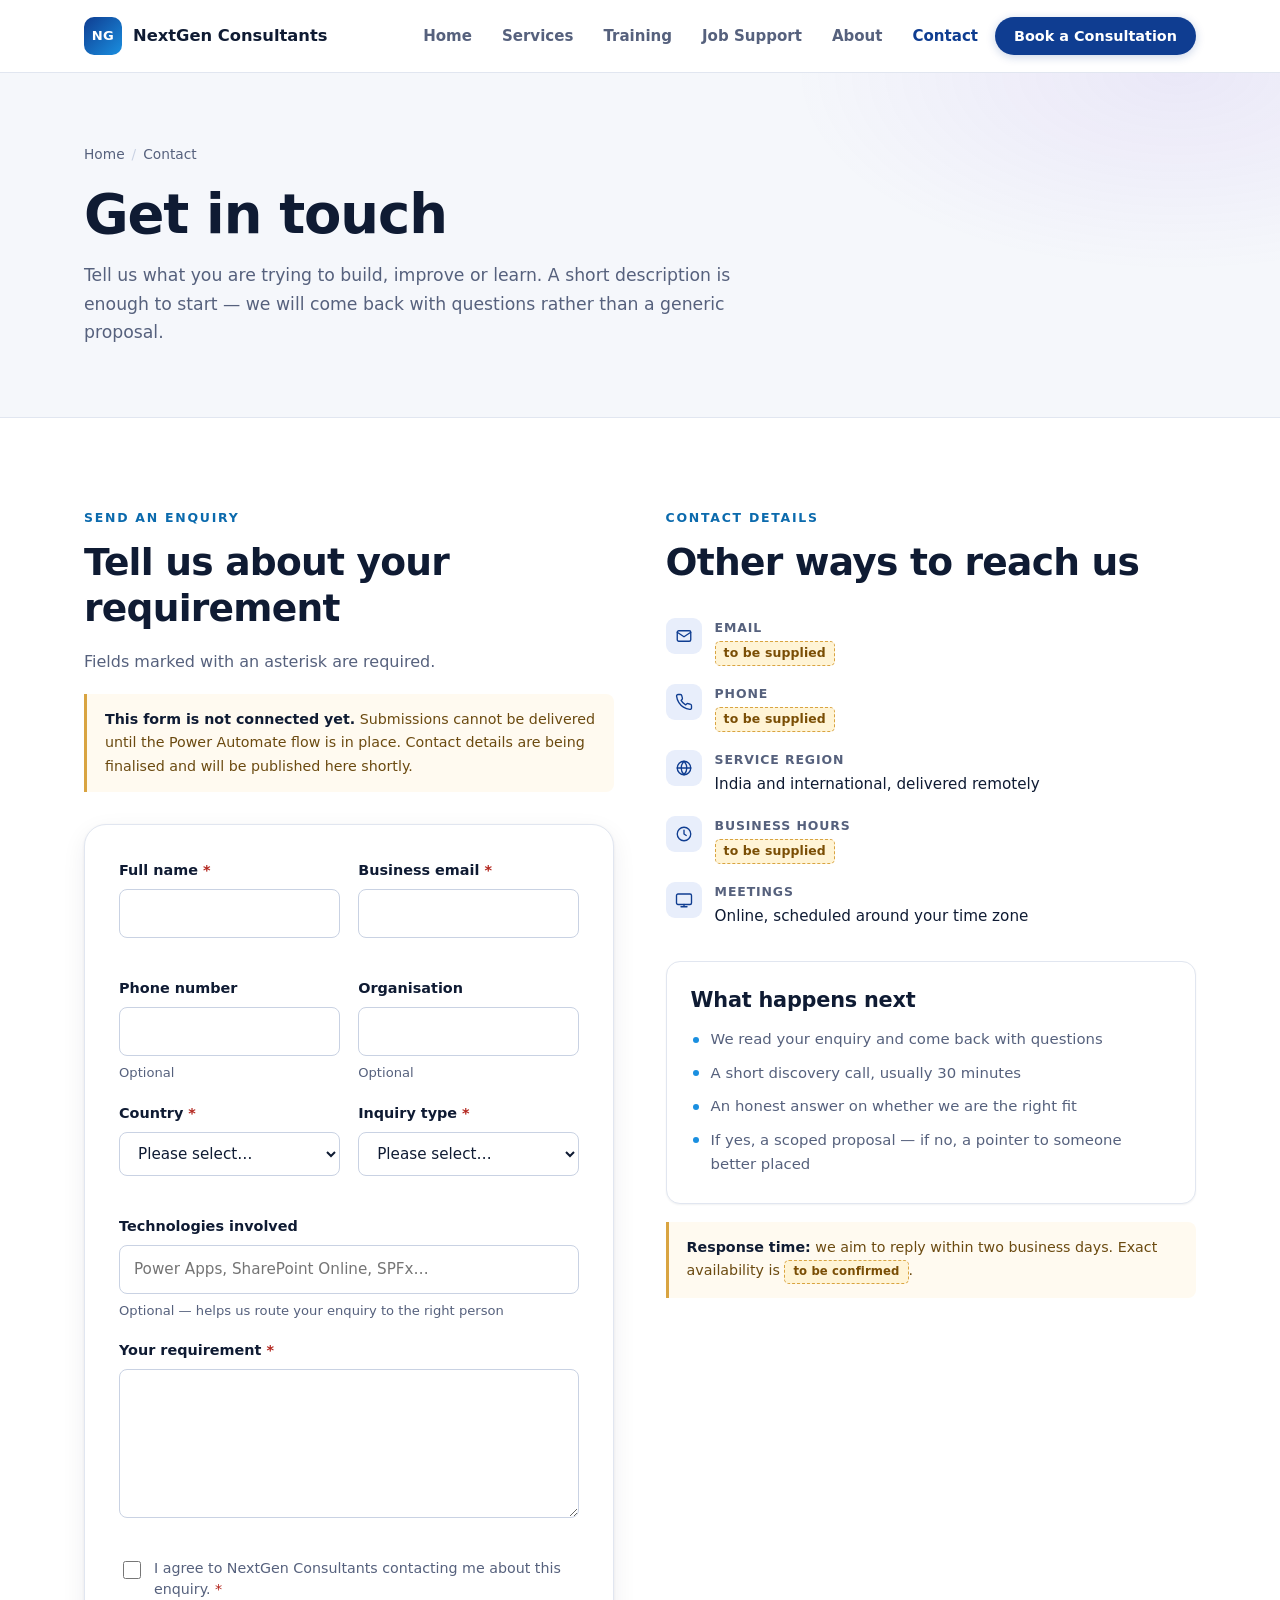
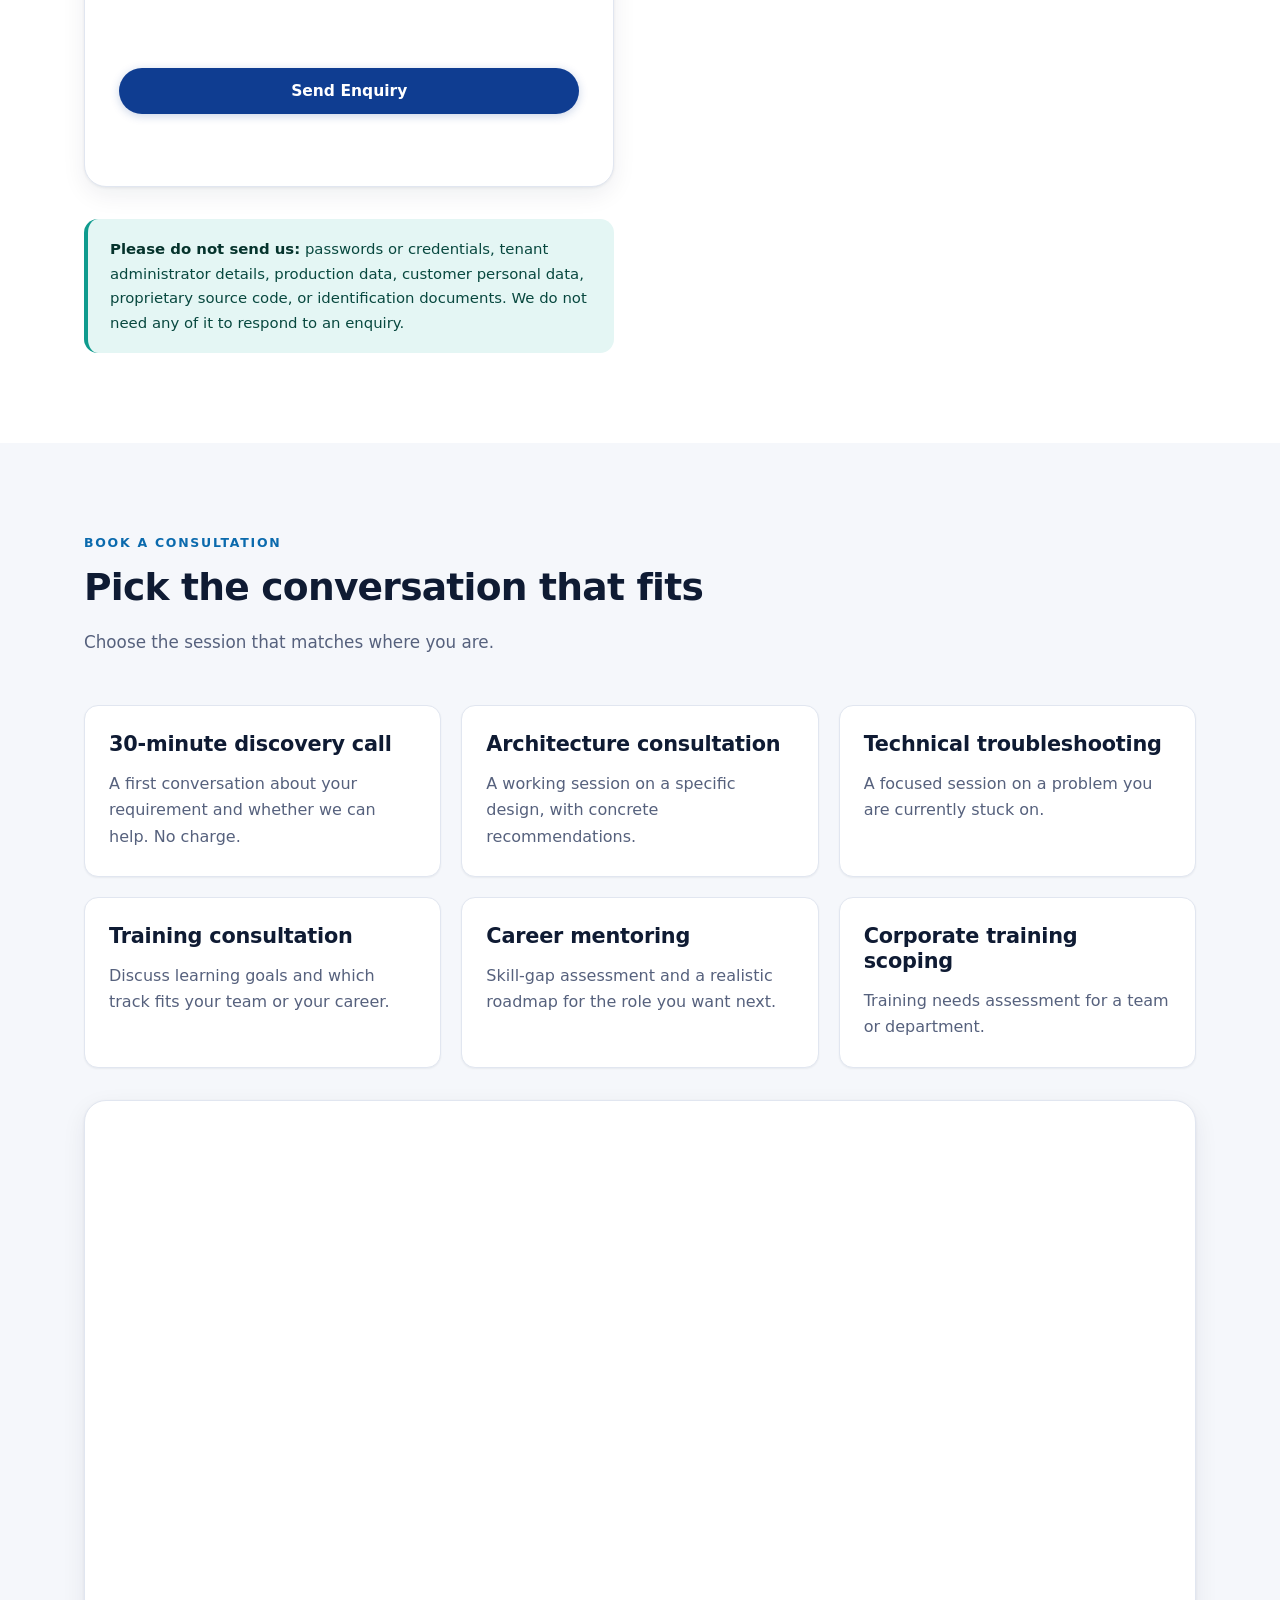
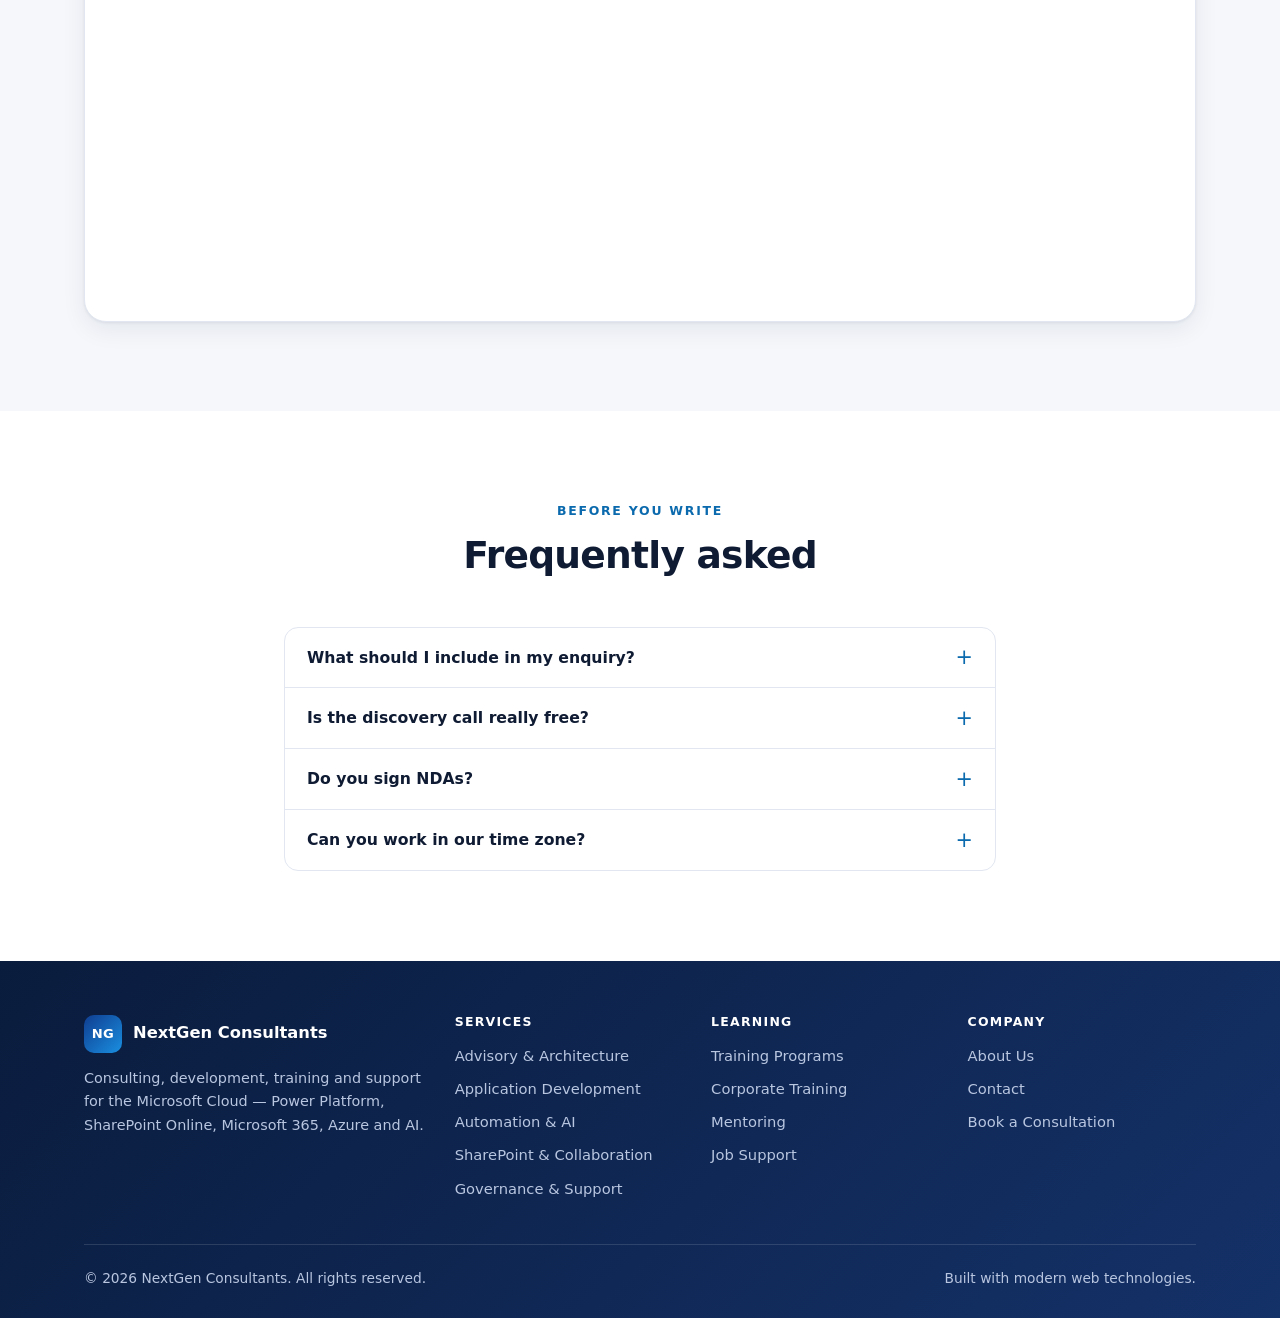
==== commit db9c1733: "Update online booking integration and add CLAUDE.md for guidance" ====
--- a/contact.html
+++ b/contact.html
@@ -312,19 +312,12 @@
         </div>
       </div>
 
-      <!-- Microsoft Bookings embed goes here. Replace this block with the
-           published Bookings page iframe:
-
-           <iframe src="https://outlook.office365.com/owa/calendar/<booking-page>/bookings/"
-                   width="100%" height="820" style="border:0"
-                   title="Book a consultation"></iframe>
-
-           Until that page exists, the enquiry form above is the way in —
-           rather than showing a booking widget that cannot take a booking. -->
-      <div class="placeholder-note mt-lg">
-        <strong>Online booking is not connected yet.</strong> A Microsoft Bookings page will be
-        embedded here so you can pick a slot directly. In the meantime, send the form above with
-        your preferred times and time zone, and we will confirm by email.
+      <div class="booking-embed mt-lg">
+        <iframe
+          src="https://bookings.cloud.microsoft/book/NextGenConsultants@them365dev.onmicrosoft.com/?ismsaljsauthenabled=true"
+          width="100%" height="820" style="border:0"
+          loading="lazy"
+          title="Book a consultation with NextGen Consultants"></iframe>
       </div>
     </div>
   </section>
--- a/assets/css/site.css
+++ b/assets/css/site.css
@@ -777,6 +777,15 @@
 .form-status { min-height: 1.4em; font-size: .92rem; font-weight: 550; }
 .form-status.is-ok { color: var(--success); }
 .form-status.is-error { color: var(--danger); }
+
+.booking-embed {
+  overflow: hidden;
+  background: var(--surface);
+  border: 1px solid var(--border);
+  border-radius: var(--radius-lg);
+  box-shadow: var(--shadow);
+}
+.booking-embed iframe { display: block; }
 
 /* --------------------------------------------------------------------------
    14. Contact details block
